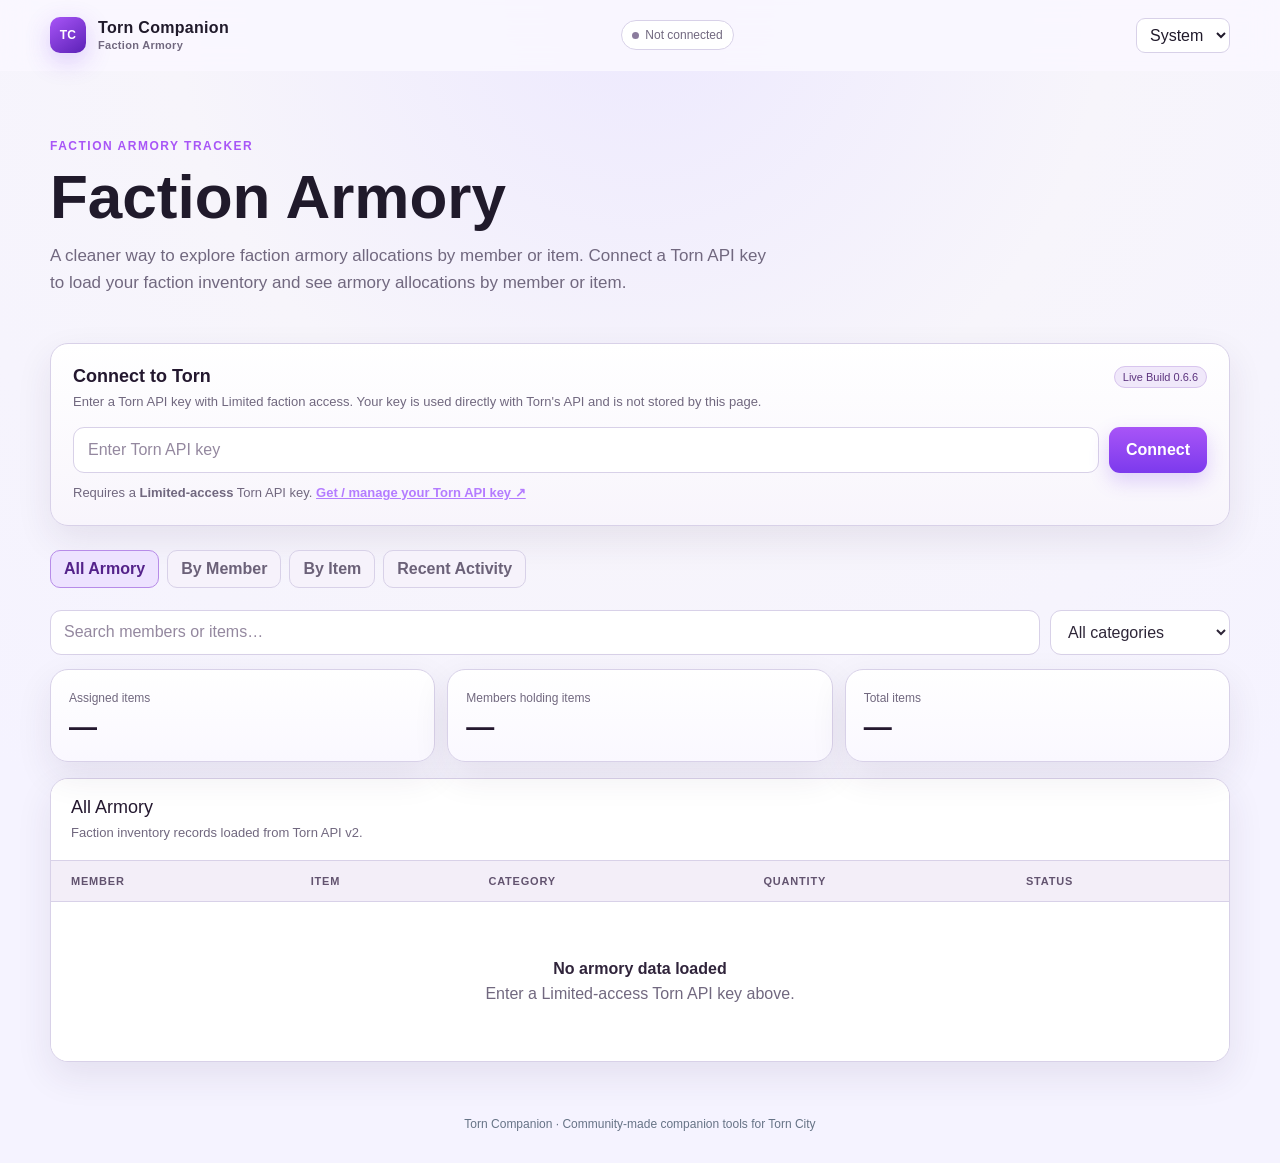
==== public/armoury/index.html @ 38386bda "Stage original Faction-Armoury-Tracker index.html for unified site" ====
<!DOCTYPE html>
<html lang="en">
<head>
  <meta charset="UTF-8">
  <meta name="viewport" content="width=device-width, initial-scale=1.0">
<link rel="icon" type="image/svg+xml" href="/favicon.svg">
  <meta name="theme-color" content="#0b1018">
  <title>Torn Companion | Faction Armory</title>
  <style>
    :root{--bg:#080c12;--panel:#111823;--panel2:#151e2b;--border:#253246;--text:#edf3fa;--muted:#8f9bae;--accent:#7c3aed;--accent2:#a855f7;--good:#39c77a;--shadow:0 18px 50px rgba(0,0,0,.28)}
    :root[data-theme="light"]{--bg:#f5f3ff;--panel:#fff;--panel2:#faf8ff;--border:#d8d1e8;--text:#201a2b;--muted:#71687f;--shadow:0 18px 45px rgba(56,39,74,.10)}
    :root[data-theme="light"] body{background:radial-gradient(circle at top,#ede9fe 0,#f7f5fb 35%,var(--bg) 75%)}
    :root[data-theme="light"] .topbar{background:rgba(250,248,255,.9)}
    :root[data-theme="light"] .keyrow input,:root[data-theme="light"] .toolbar input,:root[data-theme="light"] .toolbar select,:root[data-theme="light"] #pageSize{background:#fff;color:var(--text)}
    :root[data-theme="light"] th{background:#f4f0fa;color:#62586f}
    :root[data-theme="light"] .tab{background:#f6f2fb;color:#6b6178}
    :root[data-theme="light"] .tab.active{background:#ede2ff;color:#54228a;border-color:#b78be8}
    :root[data-theme="light"] .card{background:linear-gradient(180deg,#ffffff,#faf8ff);border-color:#d8d1e8;box-shadow:0 14px 36px rgba(55,35,75,.09)}
    :root[data-theme="light"] .connect{background:linear-gradient(180deg,#ffffff,#f8f5fc)}
    :root[data-theme="light"] .connect h2,:root[data-theme="light"] .section-title,:root[data-theme="light"] .stat b{color:#24182f}
    :root[data-theme="light"] .sub,:root[data-theme="light"] .stat span,:root[data-theme="light"] .status{color:#71687f}
    :root[data-theme="light"] .status{background:#fff;border-color:#d8d1e8}
    :root[data-theme="light"] .dot{background:#8b7c9d}
    :root[data-theme="light"] .table-head{background:#fff;border-color:#d8d1e8}
    :root[data-theme="light"] td{color:#2e2638;border-bottom-color:#e9e3ef;background:#fff}
    :root[data-theme="light"] th{background:#f3eef8;color:#62536f;border-bottom-color:#d8d1e8}
    :root[data-theme="light"] .empty{background:#fff;color:#71687f}
    :root[data-theme="light"] .empty strong{color:#30243b}
    :root[data-theme="light"] .pill{background:#f0e8fa;border-color:#d8c5ee;color:#5d347f}
    :root[data-theme="light"] .keyrow input,:root[data-theme="light"] .toolbar input,:root[data-theme="light"] .toolbar select,:root[data-theme="light"] #pageSize,:root[data-theme="light"] #themeSelect{background:#fff;color:#2e2638;border-color:#d8d1e8}
    :root[data-theme="light"] .keyrow input::placeholder,:root[data-theme="light"] .toolbar input::placeholder{color:#94889f}
    :root[data-theme="light"] .tablecard{background:#fff}
    :root[data-theme="light"] #pager{background:#fff;border-color:#e1d9e9!important}
    *{box-sizing:border-box} body{margin:0;font-family:Inter,Segoe UI,Arial,sans-serif;background:radial-gradient(circle at top,#172131 0,#0b111a 30%,var(--bg) 70%);color:var(--text);min-height:100vh}
    button,input,select{font:inherit}.wrap{width:min(1180px,calc(100% - 28px));margin:auto}.topbar{position:sticky;top:0;z-index:10;background:rgba(8,12,18,.86);backdrop-filter:blur(14px);border-bottom:1px solid rgba(255,255,255,.06)}
    .topbar .wrap{height:70px;display:flex;align-items:center;justify-content:space-between}.brand{display:flex;align-items:center;gap:12px;font-weight:800;letter-spacing:.3px}.mark{width:36px;height:36px;border-radius:10px;background:linear-gradient(145deg,var(--accent2),#5b21b6);display:grid;place-items:center;box-shadow:0 8px 24px rgba(124,58,237,.25)}.mark:after{content:'TC';font-size:12px;color:white}.brand small{display:block;color:var(--muted);font-size:11px;font-weight:600;margin-top:2px}.status{font-size:12px;color:var(--muted);padding:7px 10px;border:1px solid var(--border);border-radius:999px}.dot{display:inline-block;width:7px;height:7px;border-radius:50%;background:#667386;margin-right:6px}
    .hero{padding:68px 0 34px}.eyebrow{color:var(--accent2);font-size:12px;font-weight:800;letter-spacing:1.5px;text-transform:uppercase}.hero h1{font-size:clamp(34px,6vw,62px);line-height:1.02;margin:12px 0 14px;max-width:800px}.hero p{max-width:720px;color:var(--muted);font-size:17px;line-height:1.6;margin:0}
    .card{background:linear-gradient(180deg,rgba(21,30,43,.96),rgba(14,21,31,.96));border:1px solid var(--border);border-radius:18px;box-shadow:var(--shadow)}.connect{padding:22px;margin:12px 0 24px}.connect-head{display:flex;justify-content:space-between;gap:20px;align-items:flex-start;margin-bottom:16px}.connect h2,.section-title{margin:0 0 5px;font-size:18px}.sub{color:var(--muted);font-size:13px;line-height:1.5}.keyrow{display:grid;grid-template-columns:1fr auto;gap:10px}.keyrow input{width:100%;background:#090e15;color:var(--text);border:1px solid #2a384d;border-radius:11px;padding:13px 14px;outline:none}.keyrow input:focus{border-color:#526b8f}.btn{border:0;border-radius:11px;padding:12px 17px;font-weight:800;cursor:pointer;background:linear-gradient(180deg,var(--accent2),var(--accent));color:#fff;box-shadow:0 8px 20px rgba(124,58,237,.22)}.btn:hover{filter:brightness(1.08)}
    .toolbar{display:grid;grid-template-columns:1fr 180px;gap:10px;margin:22px 0 14px}.toolbar input,.toolbar select{background:#0d141e;color:var(--text);border:1px solid var(--border);border-radius:11px;padding:12px 13px}.tabs{display:flex;gap:8px;flex-wrap:wrap;margin-bottom:16px}.tab{background:#101722;color:var(--muted);border:1px solid var(--border);border-radius:10px;padding:9px 13px;cursor:pointer;font-weight:700}.tab.active{background:#28163f;color:#fff;border-color:#6d3aa0}
    .stats{display:grid;grid-template-columns:repeat(3,1fr);gap:12px;margin-bottom:16px}.stat{padding:18px}.stat b{display:block;font-size:28px;margin-top:5px}.stat span{color:var(--muted);font-size:12px}.tablecard{overflow:hidden;margin-bottom:50px}.table-head{padding:18px 20px;border-bottom:1px solid var(--border);display:flex;justify-content:space-between;align-items:center}.table-wrap{overflow:auto}table{width:100%;border-collapse:collapse;min-width:680px}th,td{text-align:left;padding:14px 20px;border-bottom:1px solid rgba(255,255,255,.055);font-size:13px}th{color:#9facbd;font-size:11px;text-transform:uppercase;letter-spacing:.8px;background:#0d141e}td{color:#dce4ee}.empty{text-align:center;padding:58px 20px;color:var(--muted)}.empty strong{display:block;color:#cdd6e1;font-size:16px;margin-bottom:7px}.pill{display:inline-block;padding:4px 8px;border-radius:999px;background:#172334;border:1px solid #2b3b51;color:#aebbc9;font-size:11px}.item-cell{display:flex;align-items:center;gap:11px;min-width:210px}.mobile-meta{display:none}.item-thumb{width:44px;height:44px;flex:0 0 44px;object-fit:contain;border-radius:8px;border:1px solid var(--border);background:#fff;padding:3px}.item-copy{min-width:0}.footer{color:#667386;text-align:center;font-size:12px;padding:5px 0 32px}
    @media(max-width:700px){
      .wrap{width:min(100% - 18px,1180px)}
      .topbar .wrap{height:auto;min-height:70px;padding:10px 0;display:grid;grid-template-columns:1fr auto;grid-template-areas:"brand theme" "status status";gap:8px 10px;align-items:center}
      .brand{grid-area:brand;min-width:0}.brand>div:last-child{font-size:18px;line-height:1.05}.brand small{font-size:10px}
      .status{grid-area:status;margin:0;justify-self:start;max-width:100%;white-space:normal;line-height:1.25}
      #themeSelect{grid-area:theme;margin-left:0!important}
      .hero{padding-top:34px}.hero h1{font-size:36px}.hero p{font-size:15px}
      .keyrow,.toolbar{grid-template-columns:1fr}.keyrow .btn{width:100%}.stats{grid-template-columns:1fr}.connect-head{display:block}
      .tabs{display:grid;grid-template-columns:1fr 1fr;gap:8px}.tab{width:100%;padding:10px 8px}
      .table-wrap{overflow:visible}.tablecard{overflow:visible}.table-wrap table{min-width:0}
      #tableHead{display:none}#rows{display:block}
      #rows tr{display:grid;grid-template-columns:minmax(110px,.8fr) minmax(0,1.5fr);gap:10px 16px;padding:16px 14px;border-bottom:1px solid rgba(255,255,255,.07)}
      #rows td{display:block;padding:0!important;border:0!important;background:transparent!important;min-width:0}
      #rows td:nth-child(1){grid-column:1;align-self:center}
      #rows td:nth-child(2){grid-column:2;align-self:center}
      #rows td.mobile-meta{grid-column:2;display:flex;align-items:center;gap:7px;flex-wrap:wrap;color:var(--muted);font-size:12px;margin-top:3px}
      #rows td.mobile-meta .meta-sep{opacity:.45}
      #rows td.mobile-meta .pill{padding:3px 7px}
      #rows td.desktop-meta{display:block}
      #rows tr{grid-auto-flow:row}
      .item-cell{min-width:0;gap:10px}.item-thumb{width:40px;height:40px;flex-basis:40px}.item-copy{font-size:14px}
      body:not(.activity-view) #rows td.desktop-meta{display:none!important}
      body:not(.activity-view) #rows td.mobile-meta{display:flex!important}
      body.activity-view #rows tr{grid-template-columns:1fr 1fr;gap:7px 12px}
      body.activity-view #rows td:nth-child(1){grid-column:1 / -1}
      body.activity-view #rows td:nth-child(2){grid-column:1 / -1;font-size:14px}
      body.activity-view #rows td:nth-child(3),body.activity-view #rows td:nth-child(4){grid-column:auto}
      body.activity-view #rows td:nth-child(5),body.activity-view #rows td:nth-child(6){grid-column:1 / -1}
      body.activity-view #rows td:nth-child(3):before{content:"Qty"}body.activity-view #rows td:nth-child(4):before{content:"Action"}body.activity-view #rows td:nth-child(5):before{content:"Result"}body.activity-view #rows td:nth-child(6):before{content:"When"}
      body.activity-view #rows td:nth-child(n){padding:0!important}
      #pager{padding:12px!important}.table-head{padding:15px 16px}
    }
  </style>
</head>
<body>
  <header class="topbar"><div class="wrap"><div class="brand"><div class="mark"></div><div>Torn Companion<small>Faction Armory</small></div></div><div class="status"><span class="dot"></span><span id="connectionText">Not connected</span></div><select id="themeSelect" aria-label="Theme" style="margin-left:10px;background:var(--panel);color:var(--text);border:1px solid var(--border);border-radius:9px;padding:7px 9px"><option value="system">System</option><option value="dark">Dark</option><option value="light">Light</option></select></div></header>

  <main class="wrap">
    <section class="hero"><div class="eyebrow">Faction Armory Tracker</div><h1>Faction Armory</h1><p>A cleaner way to explore faction armory allocations by member or item. Connect a Torn API key to load your faction inventory and see armory allocations by member or item.</p></section>

    <section class="card connect">
      <div class="connect-head"><div><h2>Connect to Torn</h2><div class="sub">Enter a Torn API key with Limited faction access. Your key is used directly with Torn's API and is not stored by this page.</div></div><span class="pill">Live Build 0.6.6</span></div>
      <div class="keyrow"><input id="apiKey" type="password" autocomplete="off" placeholder="Enter Torn API key"><button class="btn" id="connectBtn">Connect</button></div>
      <div class="sub" id="message" style="margin-top:10px">Requires a <strong>Limited-access</strong> Torn API key. <a href="https://www.torn.com/preferences.php#tab=api" target="_blank" rel="noopener" style="color:#b47cff;font-weight:800">Get / manage your Torn API key ↗</a></div>
    </section>

    <section>
      <div class="tabs"><button class="tab active" data-view="all">All Armory</button><button class="tab" data-view="member">By Member</button><button class="tab" data-view="item">By Item</button><button class="tab" data-view="activity">Recent Activity</button></div>
      <div class="toolbar"><input id="search" placeholder="Search members or items…"><select id="category"><option>All categories</option><option>Weapons</option><option>Armor</option><option>Temporary</option><option>Other</option></select></div>
      <div class="stats"><div class="card stat"><span>Assigned items</span><b id="assignedCount">—</b></div><div class="card stat"><span>Members holding items</span><b id="memberCount">—</b></div><div class="card stat"><span>Total items</span><b id="recordCount">—</b></div></div>
      <div class="card tablecard"><div class="table-head"><div><div class="section-title" id="viewTitle">All Armory</div><div class="sub">Faction inventory records loaded from Torn API v2.</div></div></div><div class="table-wrap"><table><thead id="tableHead"><tr><th>Member</th><th>Item</th><th>Category</th><th>Quantity</th><th>Status</th></tr></thead><tbody id="rows"></tbody></table><div class="empty" id="empty"><strong>No armory data loaded</strong>Enter a Limited-access Torn API key above.</div></div>
      <div id="pager" style="display:none;padding:14px 18px;border-top:1px solid var(--border);align-items:center;justify-content:space-between;gap:12px;flex-wrap:wrap">
        <div class="sub" id="pageInfo"></div>
        <div style="display:flex;align-items:center;gap:8px;flex-wrap:wrap">
          <select id="pageSize" style="background:#0d141e;color:var(--text);border:1px solid var(--border);border-radius:9px;padding:8px"><option value="25">25 rows</option><option value="50">50 rows</option><option value="100">100 rows</option></select>
          <button class="tab" id="prevPage">Previous</button><span class="sub" id="pageNumber"></span><button class="tab" id="nextPage">Next</button>
        </div>
      </div></div>
    </section>
  </main>

  <footer class="footer">Torn Companion · Community-made companion tools for Torn City</footer>

  <script>
    const $=id=>document.getElementById(id);
    const apiKey=$('apiKey'), message=$('message'), connectionText=$('connectionText');
    const rowsEl=$('rows'), empty=$('empty'), search=$('search'), category=$('category');
    const themeSelect=$('themeSelect'), mediaDark=matchMedia('(prefers-color-scheme: dark)');
    function applyTheme(v){const resolved=v==='system'?(mediaDark.matches?'dark':'light'):v;document.documentElement.dataset.theme=resolved;themeSelect.value=v}
    const savedTheme=localStorage.getItem('tc-theme')||'system';applyTheme(savedTheme);
    themeSelect.addEventListener('change',()=>{localStorage.setItem('tc-theme',themeSelect.value);applyTheme(themeSelect.value)});
    mediaDark.addEventListener?.('change',()=>{if(themeSelect.value==='system')applyTheme('system')});
    let records=[], activity=[], currentView='all', currentPage=1, pageSize=25, activityLoaded=false, activityLoading=false;

    function esc(v){return String(v??'').replace(/[&<>"']/g,c=>({'&':'&amp;','<':'&lt;','>':'&gt;','"':'&quot;',"'":'&#39;'}[c]))}
    function apiError(data,status){
      const e=data?.error;
      const code=Number(e?.code);
      if(code===7)return 'Faction API access required. Your Torn faction role does not currently have permission to view this faction\'s private API data. Ask your faction leadership to enable Faction API Access for your role, then try again.';
      if(code===16)return 'This API key does not have a high enough access level for the requested faction data. Create or use a key with the required access and try again.';
      return e?.error || e?.message || (typeof e==='string'?e:null) || (status===403?'This API key does not have the required faction inventory access.':null) || 'Torn API request failed.';
    }
    async function torn(path,key){
      const r=await fetch('https://api.torn.com/v2/'+path,{headers:{Authorization:'ApiKey '+key,Accept:'application/json'}});
      let d={}; try{d=await r.json()}catch{}
      if(!r.ok||d.error) throw new Error(apiError(d,r.status));
      return d;
    }
    async function loadCategory(cat,key){
      const all=[]; let offset=0; const limit=100; let total=null; let guard=0;
      do{
        const d=await torn('faction/inventory?cat='+encodeURIComponent(cat)+'&limit='+limit+'&offset='+offset,key);
        const batch=Array.isArray(d.inventory)?d.inventory:[];
        all.push(...batch);
        total=Number(d?._metadata?.total ?? d?._metadata?.pagination?.total ?? all.length);
        offset+=batch.length;
        guard++;
        if(!batch.length || batch.length<limit || offset>=total || guard>100) break;
      }while(true);
      return all.map(x=>({
        itemId:x.id, name:x.name||('Item '+x.id), type:x.type||cat, category:cat,
        qty:Number(x.amount??1), uids:Array.isArray(x.uids)?x.uids:[],
        memberId:x.loaned?.id??null, memberName:x.loaned?.name??null
      }));
    }
    function plain(v){const d=document.createElement('div');d.innerHTML=String(v||'');return d.textContent||''}
    function activityRow(n){const text=plain(n.news||n.text||n.message||'').replace(/\s+/g,' ').trim();return {id:n.id||n.news_id||'',timestamp:Number(n.timestamp||0),text,category:n.category||n.type||'armoryAction'};}
    async function loadActivity(key){
      const to=Math.floor(Date.now()/1000), from=to-(7*86400), limit=100; let cursor=from, all=[], guard=0;
      do{const d=await torn('faction/news?cat=armoryAction,armoryDeposit&stripTags=false&limit='+limit+'&sort=ASC&from='+cursor+'&to='+to,key);const batch=Array.isArray(d.news)?d.news:[];all.push(...batch);if(!batch.length||batch.length<limit)break;const last=Math.max(...batch.map(x=>Number(x.timestamp||0)));if(!last||last<cursor)break;cursor=last+1;guard++;}while(guard<100);
      const seen=new Set();activity=all.map(activityRow).filter(x=>{const k=x.id||x.timestamp+'|'+x.text;if(seen.has(k))return false;seen.add(k);return true}).sort((a,b)=>b.timestamp-a.timestamp);
    }
    async function connect(){
      const key=apiKey.value.trim();
      if(!key){message.textContent='Enter an API key first.';return}
      const btn=$('connectBtn'); btn.disabled=true; btn.textContent='Connecting…';
      message.textContent='Validating key and loading the complete faction inventory…'; connectionText.textContent='Connecting…';
      try{
        let user=null,faction=null;
        try{user=await torn('user/basic',key)}catch{}
        try{faction=await torn('faction/basic',key)}catch{}
        const cats=['weapons','armor','temporary','medical','consumables','drugs','boosters','utilities','loot'];
        const groups=[];
        for(let i=0;i<cats.length;i++){
          message.textContent='Loading complete faction inventory… '+(i+1)+' / '+cats.length+' categories';
          groups.push(...await loadCategory(cats[i],key));
        }
        records=groups; activity=[]; activityLoaded=false; currentPage=1;
        const factionName=faction?.basic?.name||faction?.name||'';
        const userName=user?.profile?.name||user?.name||'';
        connectionText.textContent='Connected'+(factionName?' · '+factionName:'');
        message.textContent='Connected'+(userName?' as '+userName:'')+'. Loaded '+records.length+' inventory records.';
        render();
      }catch(e){
        records=[]; currentPage=1; render(); connectionText.textContent='Not connected'; message.textContent=e.message;
      }finally{btn.disabled=false;btn.textContent='Connect'}
    }
    function catOf(r){
      const c=String(r.category||'').toLowerCase(), t=String(r.type||'').toLowerCase();
      if(c==='weapons'||/weapon|primary|secondary|melee/.test(t))return 'Weapons';
      if(c==='armor'||/armor|armour/.test(t))return 'Armor';
      if(c==='temporary')return 'Temporary';
      if(c==='medical')return 'Medical';
      if(c==='consumables')return 'Consumables';
      if(c==='drugs')return 'Drugs';
      if(c==='boosters')return 'Boosters';
      if(c==='utilities')return 'Utilities';
      if(c==='loot')return 'Loot';
      return 'Other';
    }
    function assigned(r){return !!(r.memberId||r.memberName)}
    function parseActivity(a){
      const t=a.text||''; let m;
      m=t.match(/^(.+?) used (?:one|an?|([0-9]+)) of the faction's (.+?) items?$/i);
      if(m)return {...a,member:m[1],item:m[3],qty:Number(m[2]||1),action:'Used',result:'—'};
      m=t.match(/^(.+?) filled (?:one|an?|([0-9]+)) of the faction's (.+?) to create (?:a|an|one) (.+)$/i);
      if(m)return {...a,member:m[1],item:m[3],qty:Number(m[2]||1),action:'Filled',result:m[4]};
      return {...a,member:'—',item:'—',qty:'—',action:a.category==='armoryDeposit'?'Deposited':'Other',result:t};
    }
    async function ensureActivity(){
      if(activityLoaded||activityLoading)return;
      const key=apiKey.value.trim();
      if(!key){message.textContent='Connect to Torn before loading Recent Activity.';return}
      activityLoading=true;
      const sub=document.querySelector('.table-head .sub');
      sub.textContent='Loading Recent Activity separately from the Armory inventory…';
      try{
        await loadActivity(key); activityLoaded=true;
        sub.textContent="Recent 7-day armory activity, structured from Torn's faction news.";
      }catch(e){
        activity=[]; activityLoaded=false;
        sub.textContent='Recent Activity could not be loaded: '+e.message+' The Armory inventory remains connected.';
      }finally{activityLoading=false;currentPage=1;render()}
    }
    function filtered(){
      const q=search.value.trim().toLowerCase(), cat=category.value;
      if(currentView==='activity') return activity.map(parseActivity).filter(a=>!q||[a.member,a.item,a.action,a.result,a.text].some(x=>String(x||'').toLowerCase().includes(q)));
      let data=records.filter(r=>(cat==='All categories'||catOf(r)===cat)&&(!q||[r.name,r.memberName,r.memberId,r.itemId,...r.uids].some(x=>String(x||'').toLowerCase().includes(q))));
      if(currentView==='member') data=data.filter(assigned).sort((a,b)=>String(a.memberName||a.memberId||'').localeCompare(String(b.memberName||b.memberId||'')));
      if(currentView==='item') data=data.sort((a,b)=>String(a.name).localeCompare(String(b.name)));
      return data;
    }
    function render(){
      const data=filtered(), pages=Math.max(1,Math.ceil(data.length/pageSize));
      if(currentPage>pages)currentPage=pages;
      const from=(currentPage-1)*pageSize, shown=data.slice(from,from+pageSize);
      if(currentView==='activity'){
        $('tableHead').innerHTML='<tr><th>Member</th><th>Item</th><th>Qty</th><th>Action</th><th>Result</th><th>Date / time</th></tr>';
        rowsEl.innerHTML=shown.map(a=>'<tr title="'+esc(a.text)+'"><td><strong>'+esc(a.member)+'</strong></td><td>'+esc(a.item)+'</td><td>'+esc(a.qty)+'</td><td><span class="pill">'+esc(a.action)+'</span></td><td>'+esc(a.result)+'</td><td>'+esc(a.timestamp?new Date(a.timestamp*1000).toLocaleString():'—')+'</td></tr>').join('');
      }else{
        $('tableHead').innerHTML='<tr><th>Member</th><th>Item</th><th>Category</th><th>Quantity</th><th>Status</th></tr>';
        rowsEl.innerHTML=shown.map(r=>'<tr><td>'+(assigned(r)?'<strong>'+esc(r.memberName||r.memberId)+'</strong>':'<span class="pill">Available</span>')+'</td><td><div class="item-cell"><img class="item-thumb" src="https://torn-item-images.torn-companion.workers.dev/item/'+encodeURIComponent(r.itemId)+'" alt="" loading="lazy" decoding="async" onerror="this.style.display=\'none\'"><div class="item-copy">'+esc(r.name)+(r.uids.length?'<div class="sub">'+r.uids.length+' UID'+(r.uids.length===1?'':'s')+'</div>':'')+'</div></div></td><td class="desktop-meta"><span class="pill">'+esc(catOf(r))+'</span></td><td class="desktop-meta">'+esc(r.qty)+'</td><td class="desktop-meta">'+(assigned(r)?'<span class="pill">Assigned</span>':'<span class="pill">Available</span>')+'</td><td class="mobile-meta"><span class="pill">'+esc(catOf(r))+'</span><span class="meta-sep">·</span><span>Qty '+esc(r.qty)+'</span><span class="meta-sep">·</span>'+(assigned(r)?'<span class="pill">Assigned</span>':'<span class="pill">Available</span>')+'</td></tr>').join('');
      }
      empty.style.display=shown.length?'none':'block';
      $('assignedCount').textContent=records.filter(assigned).reduce((n,r)=>n+(r.qty||1),0);
      $('memberCount').textContent=new Set(records.filter(assigned).map(r=>r.memberId||r.memberName)).size;
      $('recordCount').textContent=records.reduce((n,r)=>n+(r.qty||0),0);
      $('pager').style.display=data.length?'flex':'none';
      $('pageInfo').textContent=data.length?'Showing '+(from+1)+'–'+Math.min(from+pageSize,data.length)+' of '+data.length+' records':'';
      $('pageNumber').textContent='Page '+currentPage+' of '+pages;
      $('prevPage').disabled=currentPage<=1; $('nextPage').disabled=currentPage>=pages;
    }
    $('connectBtn').addEventListener('click',connect);
    apiKey.addEventListener('keydown',e=>{if(e.key==='Enter')connect()});
    search.addEventListener('input',()=>{currentPage=1;render()});
    category.addEventListener('change',()=>{currentPage=1;render()});
    $('pageSize').addEventListener('change',e=>{pageSize=Number(e.target.value);currentPage=1;render()});
    $('prevPage').addEventListener('click',()=>{if(currentPage>1){currentPage--;render();scrollTo({top:$('viewTitle').offsetTop-100,behavior:'smooth'})}});
    $('nextPage').addEventListener('click',()=>{const pages=Math.ceil(filtered().length/pageSize);if(currentPage<pages){currentPage++;render();scrollTo({top:$('viewTitle').offsetTop-100,behavior:'smooth'})}});
    document.querySelectorAll('.tab[data-view]').forEach(tab=>tab.addEventListener('click',()=>{
      document.querySelectorAll('.tab[data-view]').forEach(t=>t.classList.remove('active'));tab.classList.add('active');
      currentView=tab.dataset.view;document.body.classList.toggle('activity-view',currentView==='activity');currentPage=1;$('viewTitle').textContent=tab.textContent;category.style.display=currentView==='activity'?'none':'block';search.placeholder=currentView==='activity'?'Search recent armory activity…':'Search members or items…';document.querySelector('.table-head .sub').textContent=currentView==='activity'?(activityLoaded?"Recent 7-day armory activity, structured from Torn's faction news.":'Open Recent Activity to load it independently from the inventory.'):'Faction inventory records loaded from Torn API v2.';render();if(currentView==='activity')ensureActivity();
    }));
    const opts=['Medical','Consumables','Drugs','Boosters','Utilities','Loot'];
    opts.forEach(v=>{if(![...category.options].some(o=>o.text===v)){const o=document.createElement('option');o.text=v;category.add(o)}});
  </script>
</body>
</html>
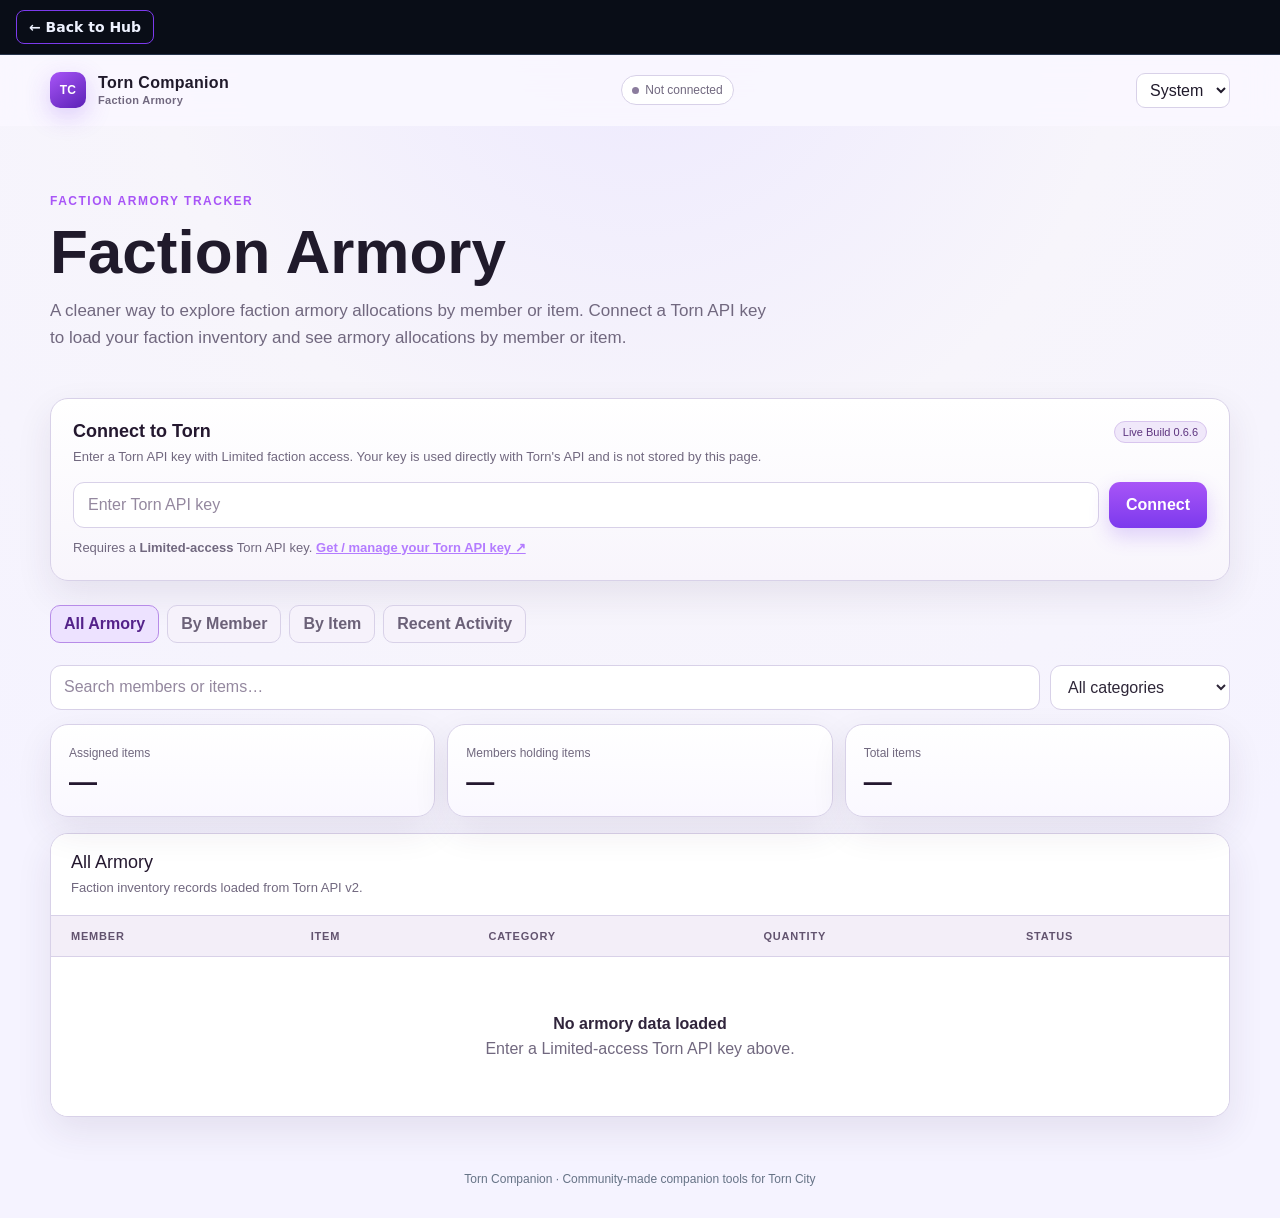
==== commit 635a8a7c: "Unify Education, Armoury and War Payouts under hub routes" ====
--- a/public/armoury/index.html
+++ b/public/armoury/index.html
@@ -72,7 +72,7 @@
     }
   </style>
 </head>
-<body>
+<body><div class="tc-hub-navigation" style="position:relative;z-index:100;padding:10px 16px;background:#090d17;border-bottom:1px solid #27344a"><a href="/" style="display:inline-flex;align-items:center;gap:8px;color:#eef2ff;text-decoration:none;font:700 14px system-ui;padding:8px 12px;border:1px solid #7c3aed;border-radius:8px">← Back to Hub</a></div>
   <header class="topbar"><div class="wrap"><div class="brand"><div class="mark"></div><div>Torn Companion<small>Faction Armory</small></div></div><div class="status"><span class="dot"></span><span id="connectionText">Not connected</span></div><select id="themeSelect" aria-label="Theme" style="margin-left:10px;background:var(--panel);color:var(--text);border:1px solid var(--border);border-radius:9px;padding:7px 9px"><option value="system">System</option><option value="dark">Dark</option><option value="light">Light</option></select></div></header>
 
   <main class="wrap">
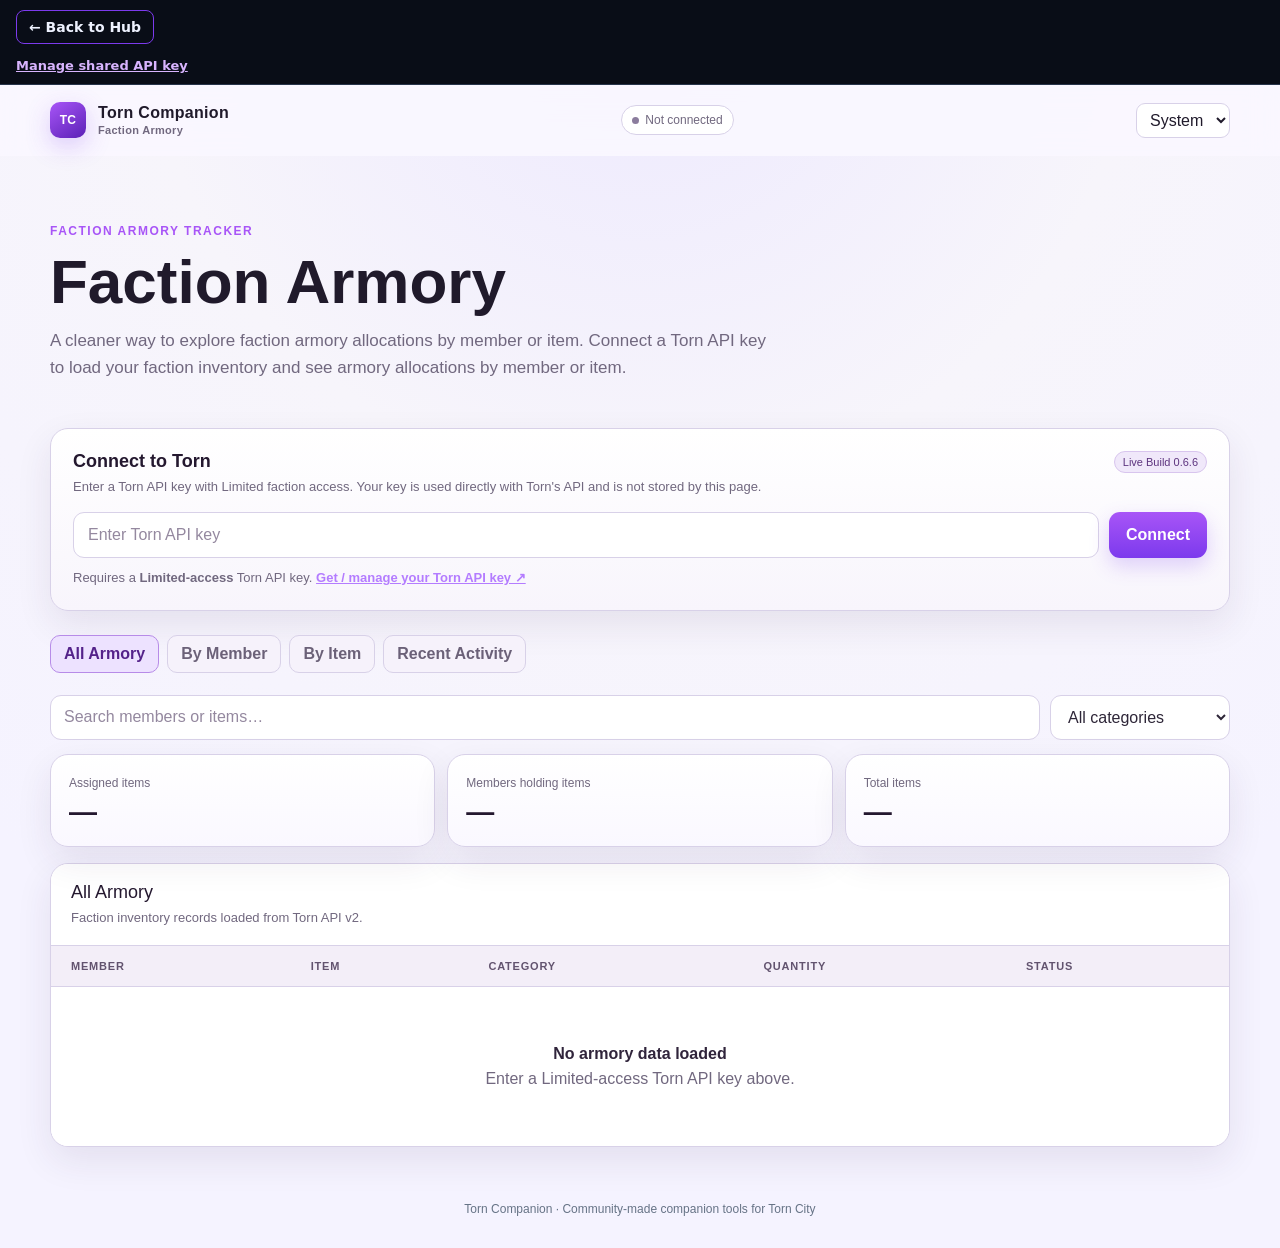
==== commit 39d578a7: "Add shared hub API key with session storage and tool adapters" ====
--- a/public/armoury/index.html
+++ b/public/armoury/index.html
@@ -71,8 +71,8 @@
       #pager{padding:12px!important}.table-head{padding:15px 16px}
     }
   </style>
-</head>
-<body><div class="tc-hub-navigation" style="position:relative;z-index:100;padding:10px 16px;background:#090d17;border-bottom:1px solid #27344a"><a href="/" style="display:inline-flex;align-items:center;gap:8px;color:#eef2ff;text-decoration:none;font:700 14px system-ui;padding:8px 12px;border:1px solid #7c3aed;border-radius:8px">← Back to Hub</a></div>
+<script src="/shared-api.js" defer></script></head>
+<body><div class="tc-hub-navigation" style="position:relative;z-index:100;padding:10px 16px;background:#090d17;border-bottom:1px solid #27344a"><a href="/" style="display:inline-flex;align-items:center;gap:8px;color:#eef2ff;text-decoration:none;font:700 14px system-ui;padding:8px 12px;border:1px solid #7c3aed;border-radius:8px">← Back to Hub</a><span id="tcSharedKeyNotice" style="display:block;margin-top:8px;color:#b9c4d5;font:13px system-ui" role="status"></span><a href="/#api-settings" style="display:inline-block;margin-top:6px;color:#d8b4fe;font:700 13px system-ui">Manage shared API key</a></div>
   <header class="topbar"><div class="wrap"><div class="brand"><div class="mark"></div><div>Torn Companion<small>Faction Armory</small></div></div><div class="status"><span class="dot"></span><span id="connectionText">Not connected</span></div><select id="themeSelect" aria-label="Theme" style="margin-left:10px;background:var(--panel);color:var(--text);border:1px solid var(--border);border-radius:9px;padding:7px 9px"><option value="system">System</option><option value="dark">Dark</option><option value="light">Light</option></select></div></header>
 
   <main class="wrap">
@@ -114,14 +114,10 @@
 
     function esc(v){return String(v??'').replace(/[&<>"']/g,c=>({'&':'&amp;','<':'&lt;','>':'&gt;','"':'&quot;',"'":'&#39;'}[c]))}
     function apiError(data,status){
-      const e=data?.error;
-      const code=Number(e?.code);
-      if(code===7)return 'Faction API access required. Your Torn faction role does not currently have permission to view this faction\'s private API data. Ask your faction leadership to enable Faction API Access for your role, then try again.';
-      if(code===16)return 'This API key does not have a high enough access level for the requested faction data. Create or use a key with the required access and try again.';
-      return e?.error || e?.message || (typeof e==='string'?e:null) || (status===403?'This API key does not have the required faction inventory access.':null) || 'Torn API request failed.';
+      return window.TCAuth.errorMessage(data,status);
     }
     async function torn(path,key){
-      const r=await fetch('https://api.torn.com/v2/'+path,{headers:{Authorization:'ApiKey '+key,Accept:'application/json'}});
+      const r=await window.TCAuth.request('https://api.torn.com/v2/'+path,{headers:{Authorization:'ApiKey '+key,Accept:'application/json'}});
       let d={}; try{d=await r.json()}catch{}
       if(!r.ok||d.error) throw new Error(apiError(d,r.status));
       return d;
@@ -151,7 +147,7 @@
       const seen=new Set();activity=all.map(activityRow).filter(x=>{const k=x.id||x.timestamp+'|'+x.text;if(seen.has(k))return false;seen.add(k);return true}).sort((a,b)=>b.timestamp-a.timestamp);
     }
     async function connect(){
-      const key=apiKey.value.trim();
+      const key=window.TCAuth.getKey() || apiKey.value.trim();
       if(!key){message.textContent='Enter an API key first.';return}
       const btn=$('connectBtn'); btn.disabled=true; btn.textContent='Connecting…';
       message.textContent='Validating key and loading the complete faction inventory…'; connectionText.textContent='Connecting…';
@@ -199,7 +195,7 @@
     }
     async function ensureActivity(){
       if(activityLoaded||activityLoading)return;
-      const key=apiKey.value.trim();
+      const key=window.TCAuth.getKey() || apiKey.value.trim();
       if(!key){message.textContent='Connect to Torn before loading Recent Activity.';return}
       activityLoading=true;
       const sub=document.querySelector('.table-head .sub');
@@ -240,6 +236,7 @@
       $('pageNumber').textContent='Page '+currentPage+' of '+pages;
       $('prevPage').disabled=currentPage<=1; $('nextPage').disabled=currentPage>=pages;
     }
+    window.addEventListener('tc-api-change',()=>{apiKey.value='';records=[];activity=[];activityLoaded=false;currentPage=1;render();connectionText.textContent='Not connected';message.textContent='Shared API key changed. Press Connect to load faction inventory.';});
     $('connectBtn').addEventListener('click',connect);
     apiKey.addEventListener('keydown',e=>{if(e.key==='Enter')connect()});
     search.addEventListener('input',()=>{currentPage=1;render()});
@@ -256,3 +253,4 @@
   </script>
 </body>
 </html>
+
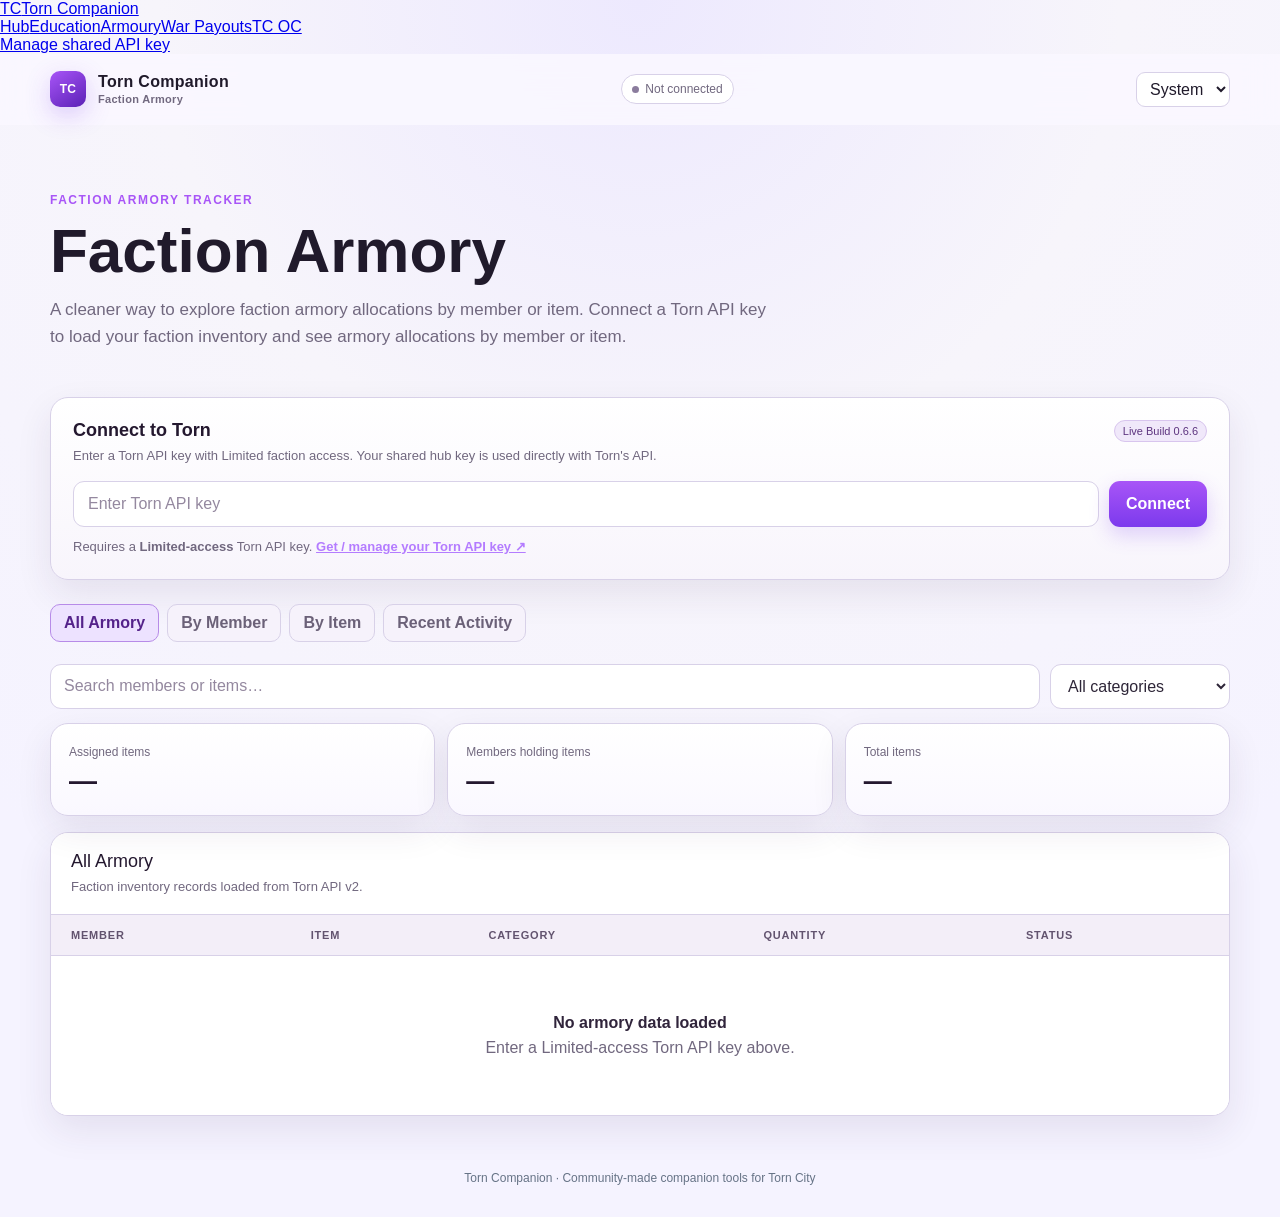
==== commit 24ab14cf: "Refresh hub, Armoury and Payouts with shared navigation and illustrated banners" ====
--- a/public/armoury/index.html
+++ b/public/armoury/index.html
@@ -71,15 +71,15 @@
       #pager{padding:12px!important}.table-head{padding:15px 16px}
     }
   </style>
-<script src="/shared-api.js" defer></script></head>
-<body><div class="tc-hub-navigation" style="position:relative;z-index:100;padding:10px 16px;background:#090d17;border-bottom:1px solid #27344a"><a href="/" style="display:inline-flex;align-items:center;gap:8px;color:#eef2ff;text-decoration:none;font:700 14px system-ui;padding:8px 12px;border:1px solid #7c3aed;border-radius:8px">← Back to Hub</a><span id="tcSharedKeyNotice" style="display:block;margin-top:8px;color:#b9c4d5;font:13px system-ui" role="status"></span><a href="/#api-settings" style="display:inline-block;margin-top:6px;color:#d8b4fe;font:700 13px system-ui">Manage shared API key</a></div>
+<script src="/shared-api.js" defer></script><link rel="stylesheet" href="/companion.css"></head>
+<body class="tc-page tc-armoury"><div class="tc-navbar"><div class="tc-nav-top"><a class="tc-nav-brand" href="/"><span class="tc-nav-mark">TC</span><span>Torn Companion</span></a><nav class="tc-mainnav" aria-label="Torn Companion tools"><a href="/">Hub</a><a href="/education/">Education</a><a href="/armoury/" aria-current="page">Armoury</a><a href="/payouts/">War Payouts</a><a href="/#install">TC OC</a></nav></div><div class="tc-keybar"><span id="tcSharedKeyNotice" role="status"></span><a href="/#api-settings">Manage shared API key</a></div></div>
   <header class="topbar"><div class="wrap"><div class="brand"><div class="mark"></div><div>Torn Companion<small>Faction Armory</small></div></div><div class="status"><span class="dot"></span><span id="connectionText">Not connected</span></div><select id="themeSelect" aria-label="Theme" style="margin-left:10px;background:var(--panel);color:var(--text);border:1px solid var(--border);border-radius:9px;padding:7px 9px"><option value="system">System</option><option value="dark">Dark</option><option value="light">Light</option></select></div></header>
 
   <main class="wrap">
-    <section class="hero"><div class="eyebrow">Faction Armory Tracker</div><h1>Faction Armory</h1><p>A cleaner way to explore faction armory allocations by member or item. Connect a Torn API key to load your faction inventory and see armory allocations by member or item.</p></section>
+    <section class="hero tc-hero" style="--tc-art:url('/assets/armoury-banner.webp')"><div class="eyebrow">Faction Armory Tracker</div><h1>Faction Armory</h1><p>A cleaner way to explore faction armory allocations by member or item. Connect a Torn API key to load your faction inventory and see armory allocations by member or item.</p></section>
 
     <section class="card connect">
-      <div class="connect-head"><div><h2>Connect to Torn</h2><div class="sub">Enter a Torn API key with Limited faction access. Your key is used directly with Torn's API and is not stored by this page.</div></div><span class="pill">Live Build 0.6.6</span></div>
+      <div class="connect-head"><div><h2>Connect to Torn</h2><div class="sub">Enter a Torn API key with Limited faction access. Your shared hub key is used directly with Torn's API.</div></div><span class="pill">Live Build 0.6.6</span></div>
       <div class="keyrow"><input id="apiKey" type="password" autocomplete="off" placeholder="Enter Torn API key"><button class="btn" id="connectBtn">Connect</button></div>
       <div class="sub" id="message" style="margin-top:10px">Requires a <strong>Limited-access</strong> Torn API key. <a href="https://www.torn.com/preferences.php#tab=api" target="_blank" rel="noopener" style="color:#b47cff;font-weight:800">Get / manage your Torn API key ↗</a></div>
     </section>
